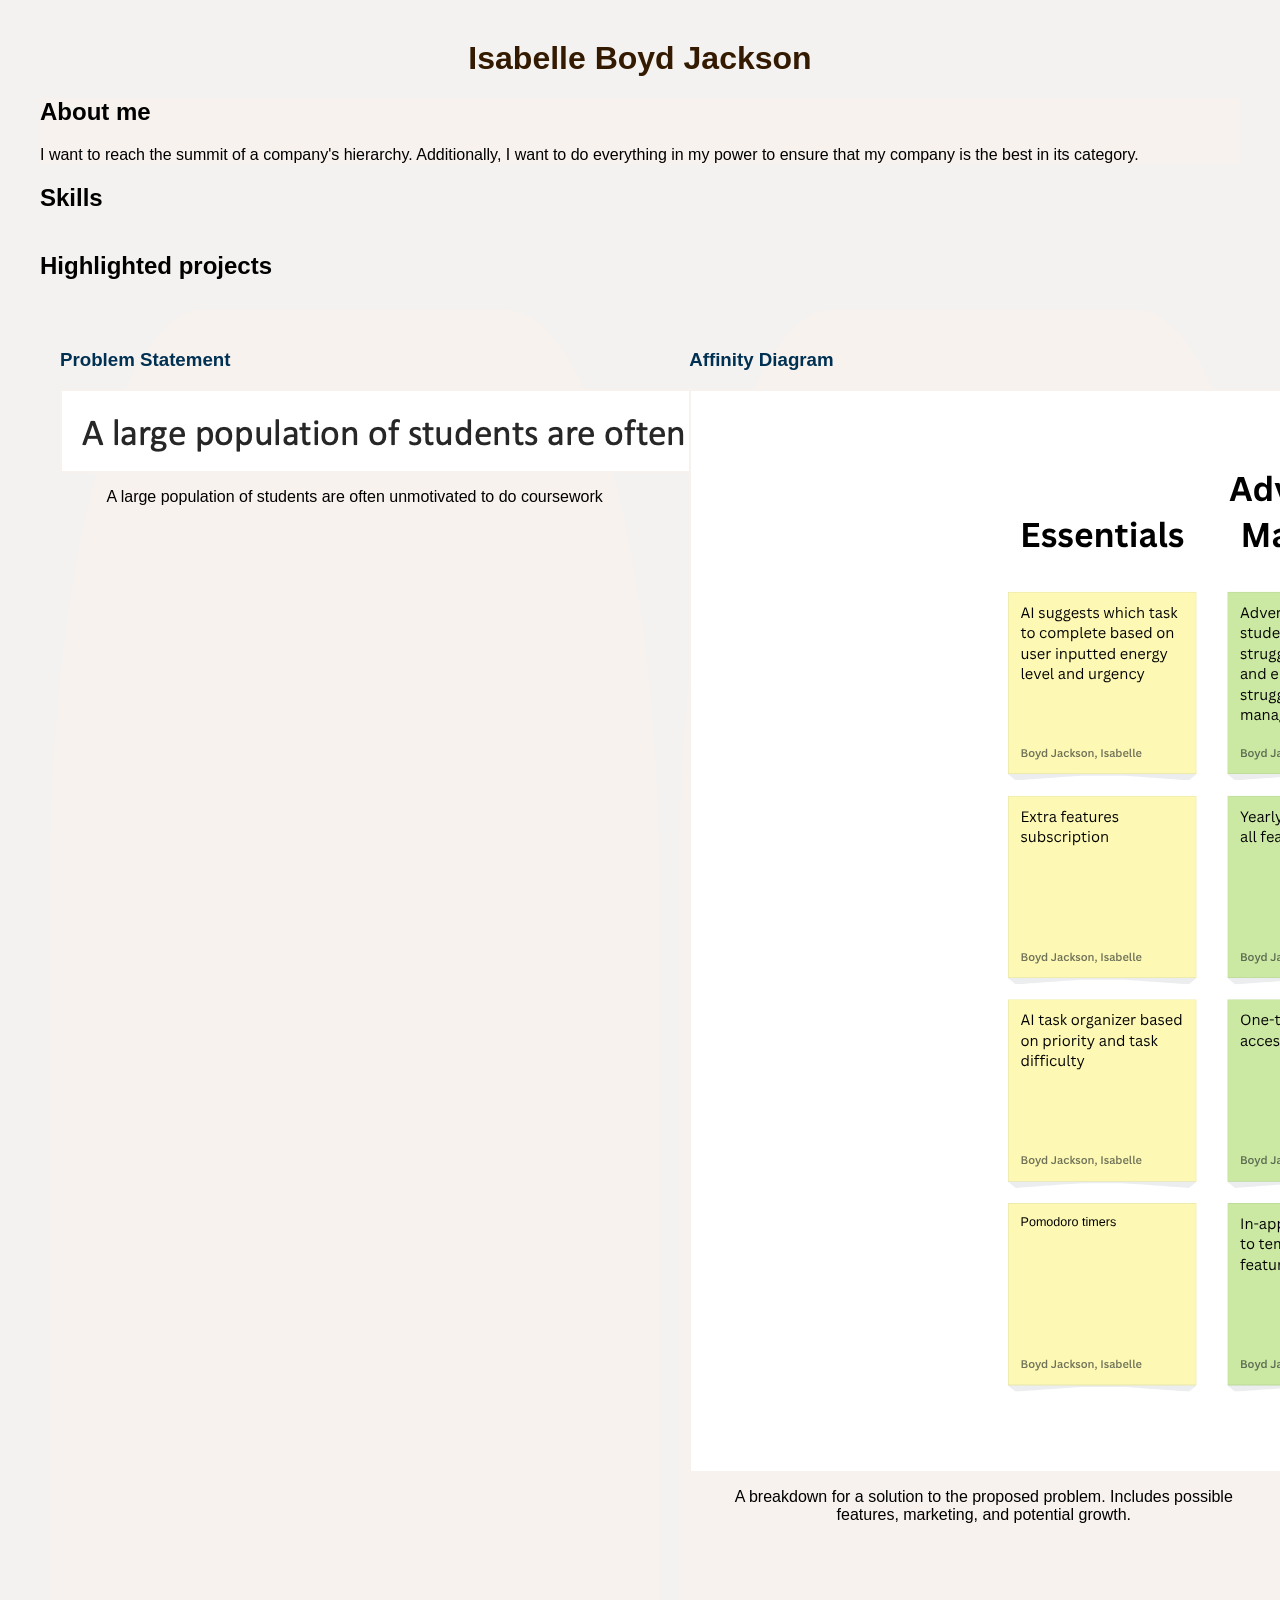
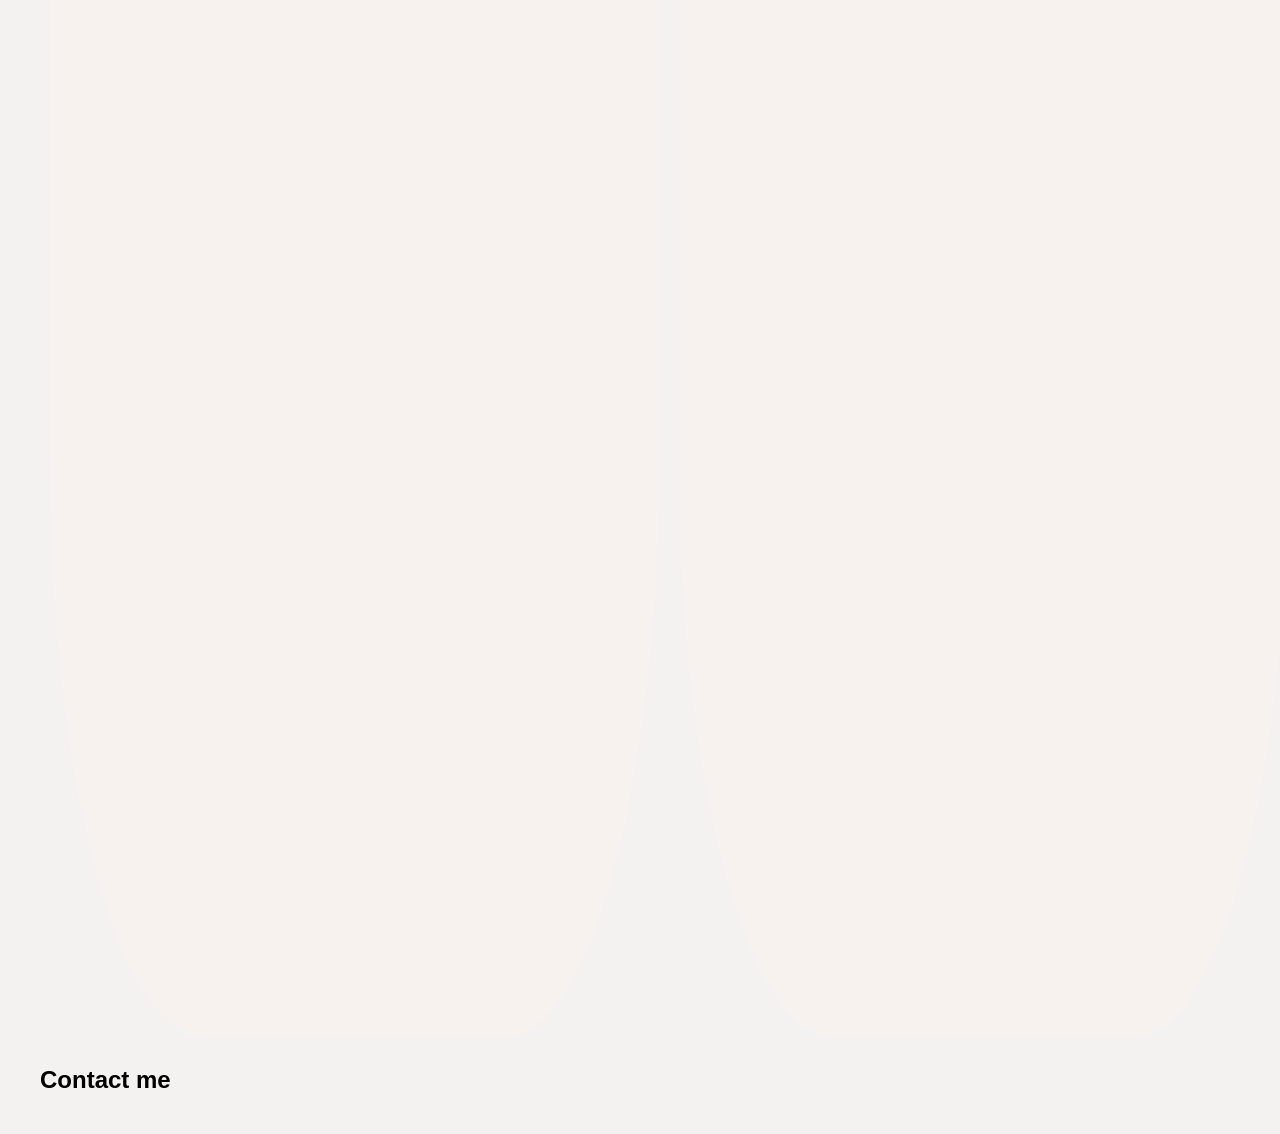
==== index.html @ 241feadd "PM" ====
<!DOCTYPE html>
    <html>
        <head>
            <title>CSCE 190: Isabelle Boyd Jackson </title>
            <link rel="stylesheet" href="styles.css">
        </head>
        <body>
            <h1>Isabelle Boyd Jackson</h1>
            <div class="about">
                <h2>About me</h2>
                <p>I want to reach the summit of a company's hierarchy. Additionally, I want to do everything in my power to ensure that my company is the best in its category.</p>
            </div>
            <div class="skills">
                <h2>Skills</h2>
            </div>
            <div class="projects">
                <h2>Highlighted projects</h2>
                  <div class = "projects">
                    <section class="project">
                        <a href="files/problem statement.pdf"><h3>Problem Statement</h3></a>
                        <a href="files/problem statement.pdf"><img src="images/problem statement ss.png"></a>
                        <p>A large population of students are often unmotivated to do coursework</p>
                    </section>
                    <section class="project">
                        <a href="files/affinity_doc.pdf"><h3>Affinity Diagram</h3></a>
                        <a href="files/affinity_doc.pdf"><img src="images/affinity_img.png"></a>
                        <p>
                        A breakdown for a solution to the proposed problem. Includes possible features, marketing, and potential growth.
                        </p>
                    </section>
                    <section class="project">
                        <a href="files/sketches_doc.pdf"><h3>Sketches</h3></a>
                        <a href="files/sketches_doc.pdf"><img src="images/sketches_img.png"></a>
                        <p>
                        Sketches of the app with use of different features by both students and working adults. 
                        </p>
                    </section>
                    </div>
            </div>
            <div class="contact">
                <h2>Contact me</h2>
            </div>
        </body>
    </html>
---- styles.css ----
body { 
    background: #f4f2f0;
    font-family: Tahoma, sans-serif;
    margin: 40px;
}
h1 {
    color: #331a00;
    text-align: center;
}
.about {
    background: #f7f2ee;
}
.projects { display:flex; flex-wrap:wrap; }

.project {
width: 30%;
margin: 10px;
padding: 20px 10px;
background: #f7f2ee; 
border-radius: 25%;
}

.project img{
    border: 2px solid #f7f2ee; /* can change color */
    display: block;
    margin: auto;
}
a { 
    text-decoration: none; /* changes underline in hyperlink */
    color: #003153; /* can change color */
}
.project p {
    text-align: center;
    margin: 15px;
}
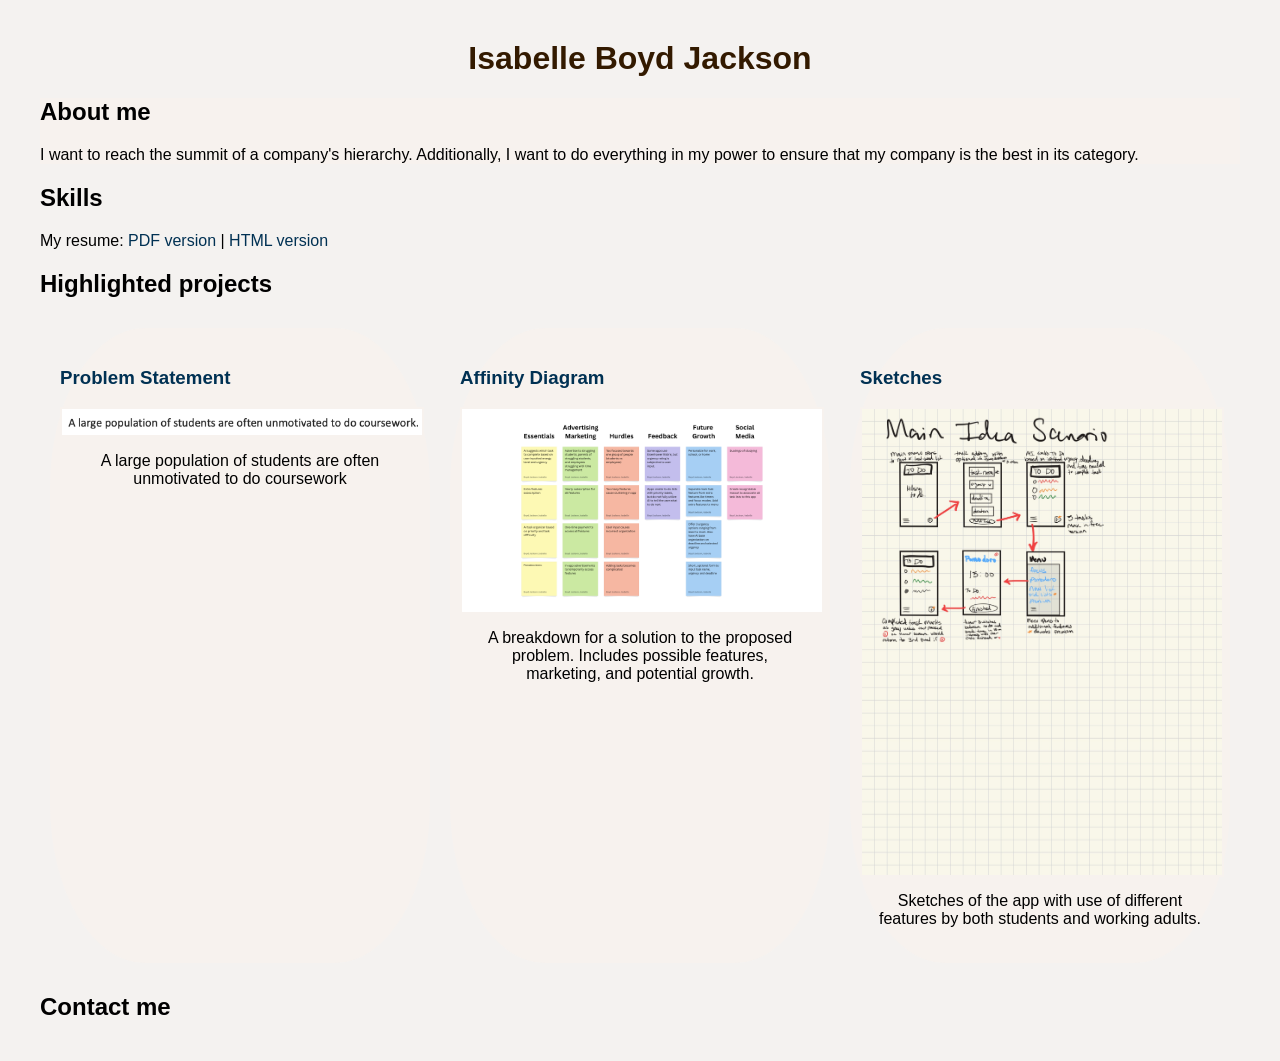
==== commit 2d570706: "P4" ====
--- a/index.html
+++ b/index.html
@@ -13,6 +13,9 @@
             </div>
             <div class="skills">
                 <h2>Skills</h2>
+                <span>
+                    My resume: <a href="files/resume.pdf">PDF version</a> | <a href="resume.html">HTML version</a>
+                </span>
             </div>
             <div class="projects">
                 <h2>Highlighted projects</h2>
--- a/styles.css
+++ b/styles.css
@@ -20,10 +20,11 @@
 border-radius: 25%;
 }
 
-.project img{
+img{
+    max-width: 100%;
+    height: auto;
     border: 2px solid #f7f2ee; /* can change color */
     display: block;
-    margin: auto;
 }
 a { 
     text-decoration: none; /* changes underline in hyperlink */
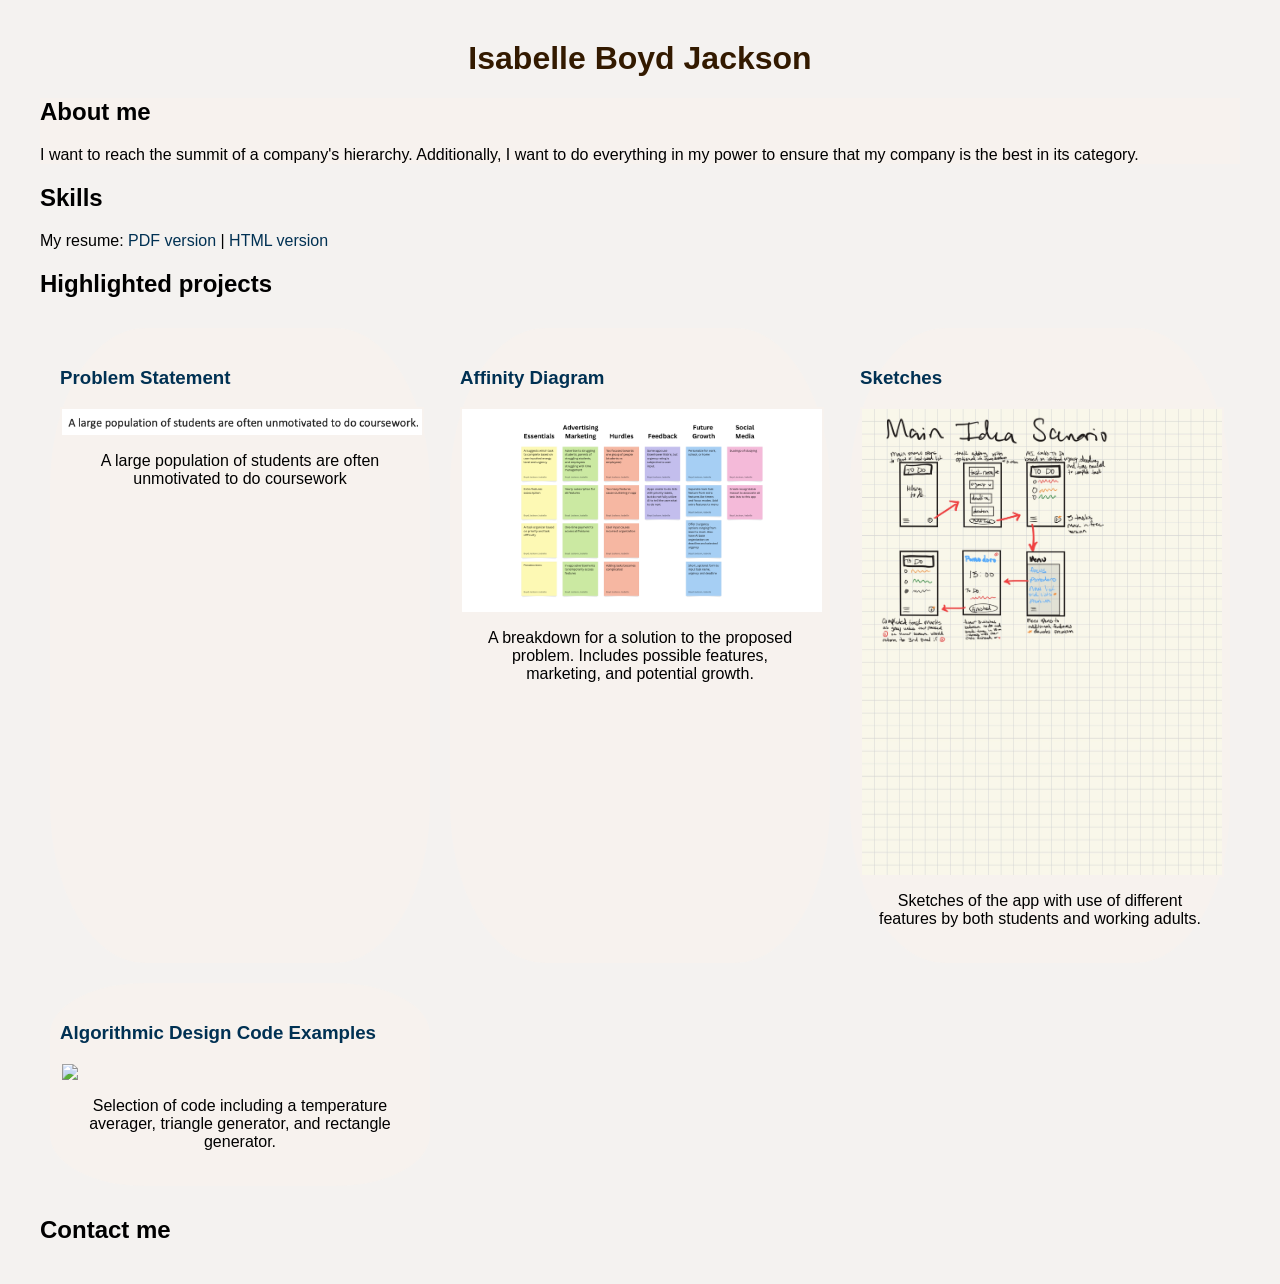
==== commit 76eca80f: "P5" ====
--- a/index.html
+++ b/index.html
@@ -14,7 +14,7 @@
             <div class="skills">
                 <h2>Skills</h2>
                 <span>
-                    My resume: <a href="files/resume.pdf">PDF version</a> | <a href="resume.html">HTML version</a>
+                    My resume: <a href="files/Resume-2.pdf">PDF version</a> | <a href="resume.html">HTML version</a>
                 </span>
             </div>
             <div class="projects">
@@ -39,6 +39,15 @@
                         Sketches of the app with use of different features by both students and working adults. 
                         </p>
                     </section>
+                    <section class="project">
+                        <a href="https://github.com/isabelleb007/CSCE145">
+                            <h3>Algorithmic Design Code Examples</h3>
+                        </a>
+                        <a href="https://github.com/isabelleb007/CSCE145">
+                            <img src="images/algorithmic_design.png">
+                        </a>
+                        <p>Selection of code including a temperature averager, triangle generator, and rectangle generator.</p>
+                    </section>
                     </div>
             </div>
             <div class="contact">
--- a/styles.css
+++ b/styles.css
@@ -1,5 +1,6 @@
 body { 
     background: #f4f2f0;
+    font-size: 50;
     font-family: Tahoma, sans-serif;
     margin: 40px;
 }
@@ -33,4 +34,20 @@
 .project p {
     text-align: center;
     margin: 15px;
+}
+/* Parts of section related CSS suggested by AI */
+.section {
+    display: flex;
+    margin-bottom: 20px;
+    font-size: 20px;
+}
+.section-title {
+    width: 25%;
+    font-weight: bold;
+    text-align: left;
+    padding-right: 25px;
+}
+.section-content {
+    flex-grow: 1;
+    padding-left: 25px;
 }
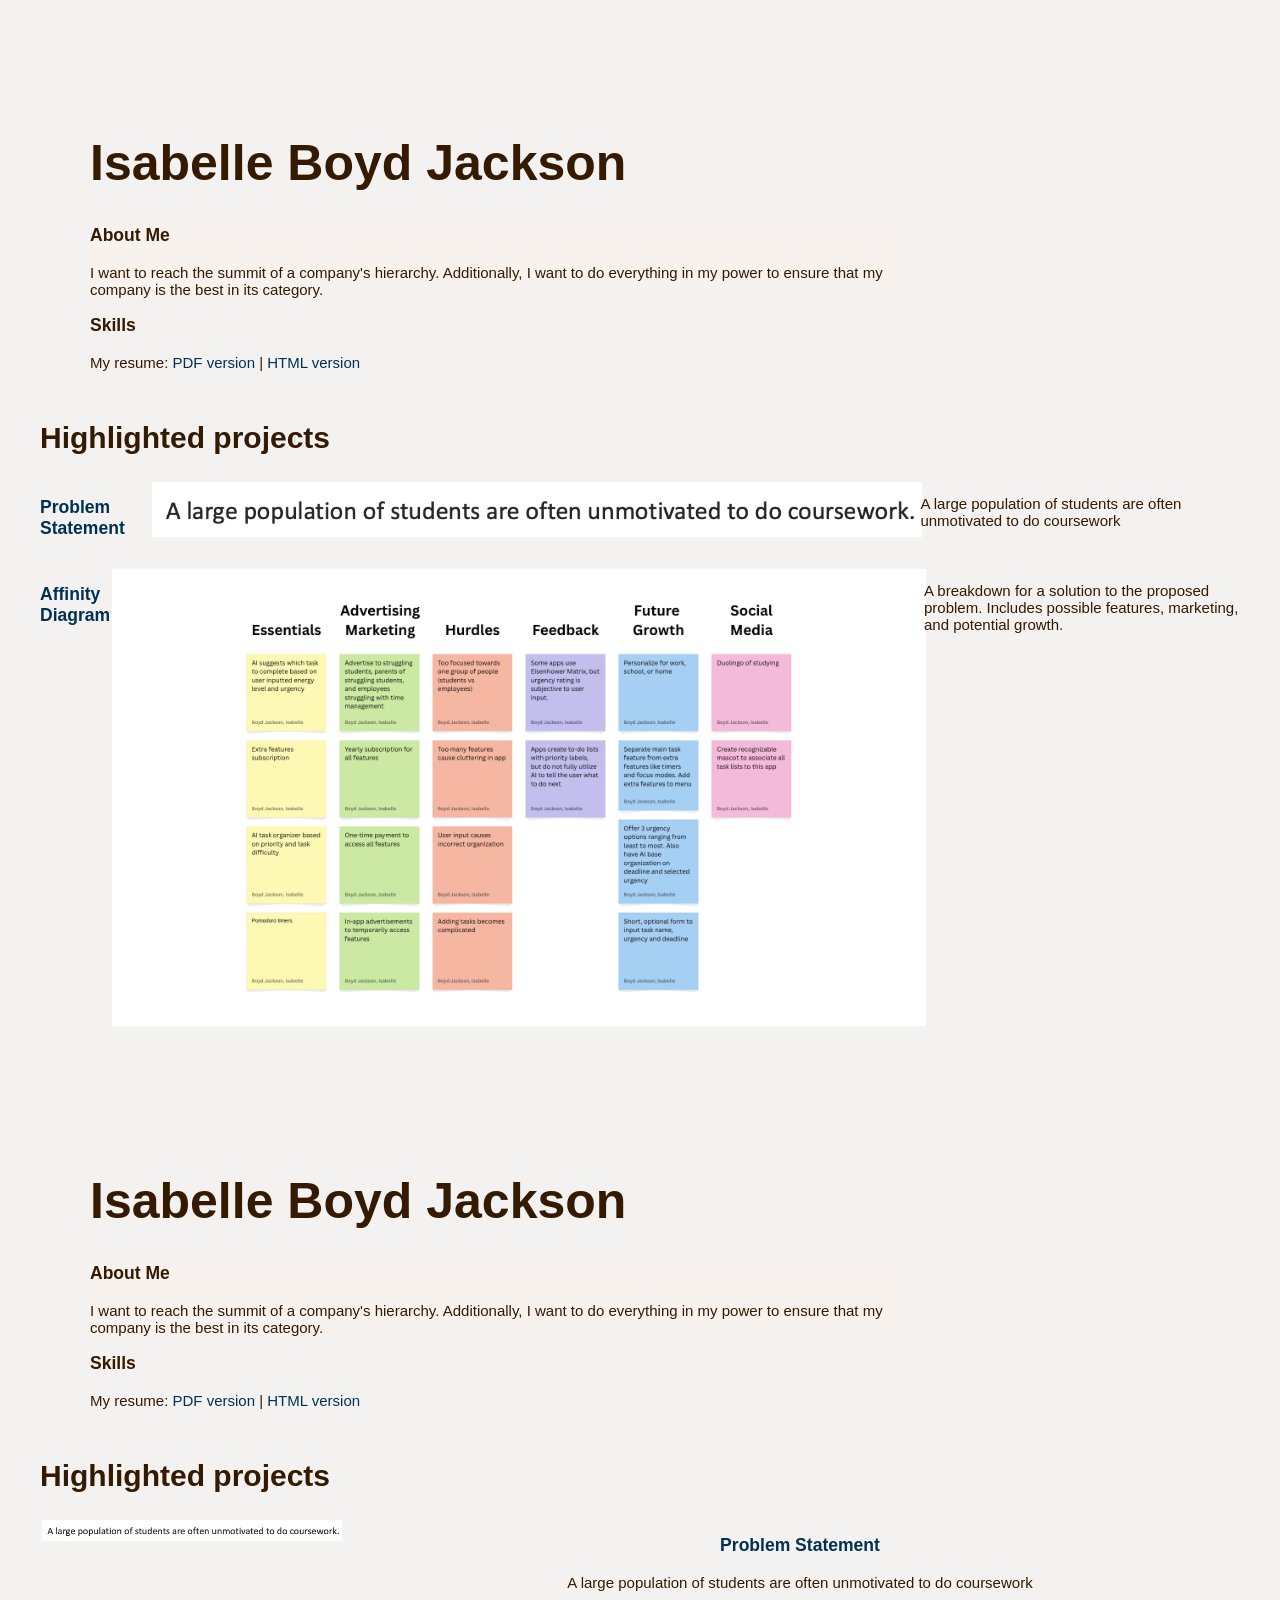
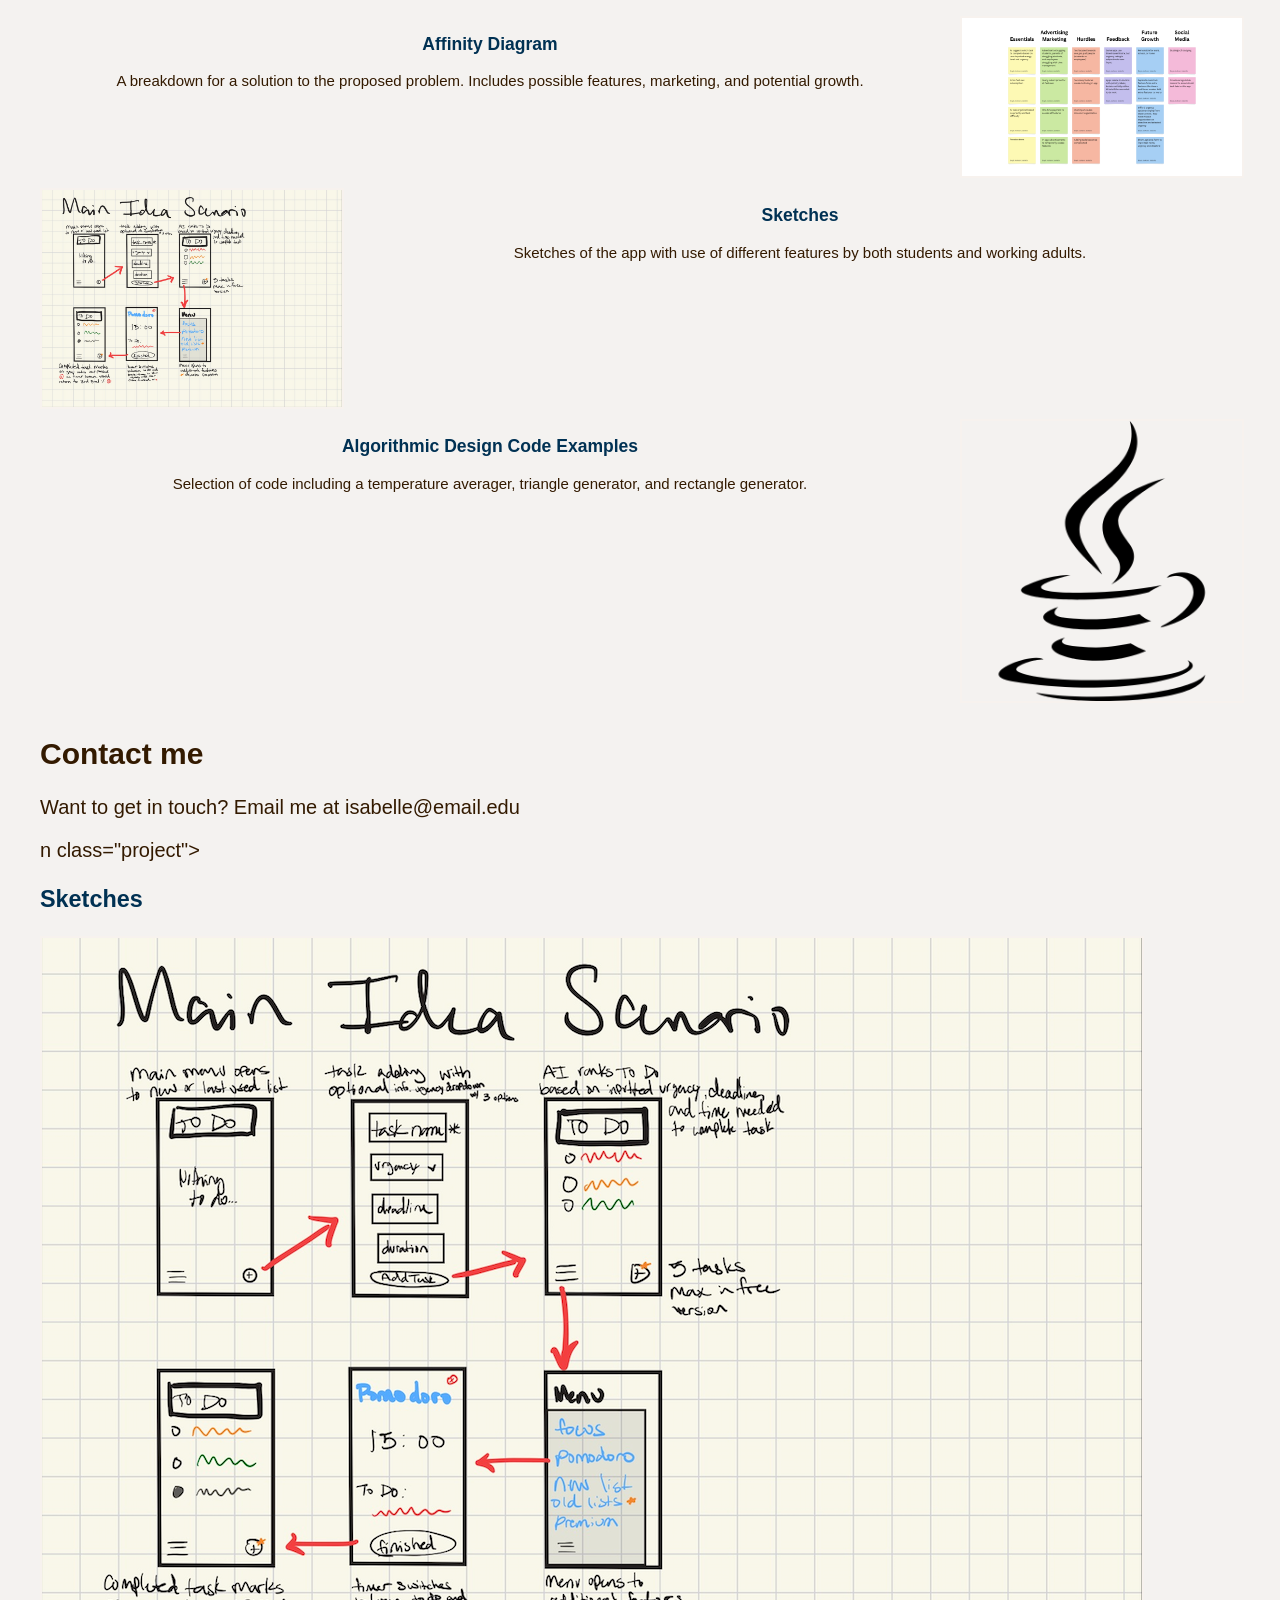
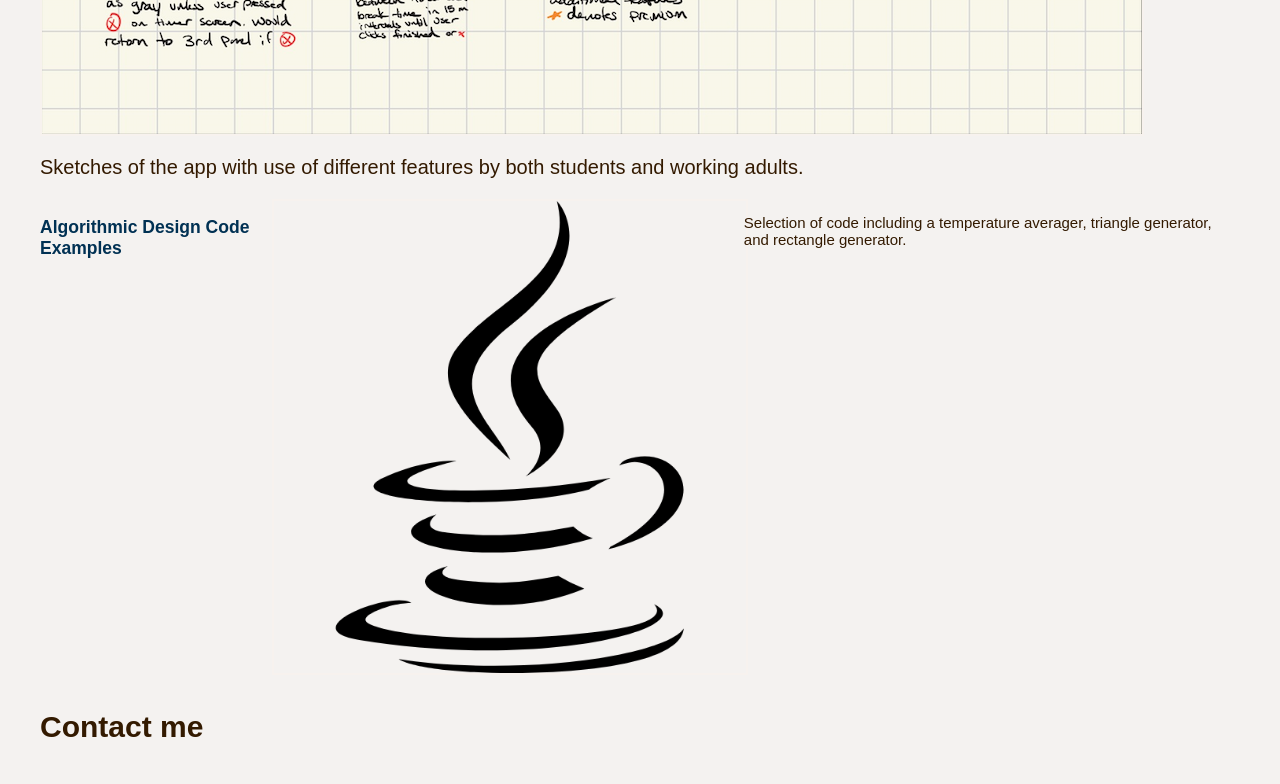
==== commit 72a94477: "Final" ====
--- a/index.html
+++ b/index.html
@@ -6,16 +6,18 @@
             <link rel="stylesheet" href="styles.css">
         </head>
         <body>
-            <h1>Isabelle Boyd Jackson</h1>
-            <div class="about">
-                <h2>About me</h2>
-                <p>I want to reach the summit of a company's hierarchy. Additionally, I want to do everything in my power to ensure that my company is the best in its category.</p>
-            </div>
-            <div class="skills">
-                <h2>Skills</h2>
-                <span>
-                    My resume: <a href="files/Resume-2.pdf">PDF version</a> | <a href="resume.html">HTML version</a>
-                </span>
+            <div class="personal">
+                <h1>Isabelle Boyd Jackson</h1>
+                <section class="about">
+                    <h3>About Me</h3>
+                    <p>I want to reach the summit of a company's hierarchy. Additionally, I want to do everything in my power to ensure that my company is the best in its category.</p>
+                </section>
+                <section class="skills">
+                    <h3>Skills</h3>
+                    <span>
+                        My resume: <a href="files/Resume-2.pdf">PDF version</a> | <a href="resume.html">HTML version</a>
+                    </span>
+                </section>
             </div>
             <div class="projects">
                 <h2>Highlighted projects</h2>
@@ -32,7 +34,68 @@
                         A breakdown for a solution to the proposed problem. Includes possible features, marketing, and potential growth.
                         </p>
                     </section>
-                    <section class="project">
+                    <sectio
+<!DOCTYPE html>
+    <html>
+        <head>
+            <title>CSCE 190: Isabelle Boyd Jackson </title>
+            <link rel="stylesheet" href="styles.css">
+        </head>
+        <body>
+            <div class="personal">
+                <h1>Isabelle Boyd Jackson</h1>
+                <section class="about">
+                    <h3>About Me</h3>
+                    <p>I want to reach the summit of a company's hierarchy. Additionally, I want to do everything in my power to ensure that my company is the best in its category.</p>
+                </section>
+                <section class="skills">
+                    <h3>Skills</h3>
+                    <span>
+                        My resume: <a href="files/Resume-2.pdf" target="_blank">PDF version</a> | <a href="resume.html">HTML version</a>
+                    </span>
+                </section>
+            </div>
+            <div class="projects">
+                <h2>Highlighted projects</h2>               
+                    <div class="project">
+                        <div class="project-left"><a href="files/problem statement.pdf"><img src="images/problem statement ss.png"></a></div>
+                            <div class="project-contentL">
+                            <a href="files/problem statement.pdf"><h3>Problem Statement</h3></a>
+                            <p>A large population of students are often unmotivated to do coursework</p>
+                            </div>
+                    </div>               
+                    <div class="project">
+                        <div class="project-right">
+                        <a href="files/affinity_doc.pdf"><h3>Affinity Diagram</h3></a>
+                        <p>A breakdown for a solution to the proposed problem. Includes possible features, marketing, and potential growth.</p> 
+                        </div>
+                        <div class="project-contentR">
+                        <a href="files/affinity_doc.pdf"><img src="images/affinity_img.png"></a>
+                        </div>
+                    </div>                 
+                    <div class="project">
+                        <div class="project-left"><a href="files/sketches_doc.pdf"><img src="images/sketches_img.png"></a></div>
+                        <div class="project-contentL">
+                        <a href="files/sketches_doc.pdf"><h3>Sketches</h3></a>
+                        <p>Sketches of the app with use of different features by both students and working adults.</p>
+                        </div>
+                    </div>      
+                    <div class="project">
+                        <div class="project-right">
+                        <a href="https://github.com/isabelleb007/CSCE145"><h3>Algorithmic Design Code Examples</h3></a>
+                        <p>Selection of code including a temperature averager, triangle generator, and rectangle generator.</p>
+                        </div>
+                        <div class="project-contentR">
+                        <a href="https://github.com/isabelleb007/CSCE145"><img src="images/algorithmic_design.png"></a>
+                        </div>
+                    </div>
+            </div>
+            <div class="contact">
+                <h2>Contact me</h2>
+                <p> Want to get in touch? Email me at isabelle@email.edu</p>
+            </div>
+        </body>
+    </html>n class="project">
                         <a href="files/sketches_doc.pdf"><h3>Sketches</h3></a>
                         <a href="files/sketches_doc.pdf"><img src="images/sketches_img.png"></a>
                         <p>
--- a/styles.css
+++ b/styles.css
@@ -1,53 +1,75 @@
+/* Index CSS */
+/* Defaults */
 body { 
     background: #f4f2f0;
-    font-size: 50;
+    font-size: 20px;
+    color: #331a00;
     font-family: Tahoma, sans-serif;
     margin: 40px;
 }
-h1 {
-    color: #331a00;
-    text-align: center;
+img{
+    max-width: 100%;
+    height: auto;
+    border: 2px solid #f7f2ee;
+    display: block; 
+    }
+a { 
+    text-decoration: none; /* changes underline in hyperlink */
+    color: #003153; /* can change color */
+}
+/* Personal CSS */
+.personal {
+    text-align: left;
+    margin: 50px; 
+    padding-top: 50px;
+    padding-right: 280px;
+    font-size: 15px;
+}
+.personal h1 {
+    font-size: 50px;
 }
 .about {
     background: #f7f2ee;
 }
-.projects { display:flex; flex-wrap:wrap; }
 
+/* Project CSS */
 .project {
-width: 30%;
-margin: 10px;
-padding: 20px 10px;
-background: #f7f2ee; 
-border-radius: 25%;
+    display: flex;
+    font-size: 15px;
+    padding-bottom: 10px;
 }
-
-img{
-    max-width: 100%;
-    height: auto;
-    border: 2px solid #f7f2ee; /* can change color */
-    display: block;
+.project-left {
+    width: 25%;
+    text-align: center;
+    padding-right: 10px;
 }
-a { 
-    text-decoration: none; /* changes underline in hyperlink */
-    color: #003153; /* can change color */
+.project-right {
+    width: 75%;
+    text-align: center;
+    padding-right: 10px;
 }
-.project p {
+.project-contentR {
+    flex: 1;
     text-align: center;
-    margin: 15px;
+    padding-left: 10px;
 }
-/* Parts of section related CSS suggested by AI */
+.project-contentL {
+    flex: 1;
+    text-align: center;
+    padding-left:10px;
+}
+/* Resume CSS */
+/*Parts of section related CSS suggested by AI */
 .section {
     display: flex;
-    margin-bottom: 20px;
     font-size: 20px;
 }
 .section-title {
     width: 25%;
     font-weight: bold;
-    text-align: left;
-    padding-right: 25px;
+    text-align: center;
 }
 .section-content {
-    flex-grow: 1;
-    padding-left: 25px;
+    flex: 1;
+    text-align: left;
 }
--- a/styles.css
+++ b/styles.css
@@ -1,53 +1,75 @@
+/* Index CSS */
+/* Defaults */
 body { 
     background: #f4f2f0;
-    font-size: 50;
+    font-size: 20px;
+    color: #331a00;
     font-family: Tahoma, sans-serif;
     margin: 40px;
 }
-h1 {
-    color: #331a00;
-    text-align: center;
+img{
+    max-width: 100%;
+    height: auto;
+    border: 2px solid #f7f2ee;
+    display: block; 
+    }
+a { 
+    text-decoration: none; /* changes underline in hyperlink */
+    color: #003153; /* can change color */
+}
+/* Personal CSS */
+.personal {
+    text-align: left;
+    margin: 50px; 
+    padding-top: 50px;
+    padding-right: 280px;
+    font-size: 15px;
+}
+.personal h1 {
+    font-size: 50px;
 }
 .about {
     background: #f7f2ee;
 }
-.projects { display:flex; flex-wrap:wrap; }
 
+/* Project CSS */
 .project {
-width: 30%;
-margin: 10px;
-padding: 20px 10px;
-background: #f7f2ee; 
-border-radius: 25%;
+    display: flex;
+    font-size: 15px;
+    padding-bottom: 10px;
 }
-
-img{
-    max-width: 100%;
-    height: auto;
-    border: 2px solid #f7f2ee; /* can change color */
-    display: block;
+.project-left {
+    width: 25%;
+    text-align: center;
+    padding-right: 10px;
 }
-a { 
-    text-decoration: none; /* changes underline in hyperlink */
-    color: #003153; /* can change color */
+.project-right {
+    width: 75%;
+    text-align: center;
+    padding-right: 10px;
 }
-.project p {
+.project-contentR {
+    flex: 1;
     text-align: center;
-    margin: 15px;
+    padding-left: 10px;
 }
-/* Parts of section related CSS suggested by AI */
+.project-contentL {
+    flex: 1;
+    text-align: center;
+    padding-left:10px;
+}
+/* Resume CSS */
+/*Parts of section related CSS suggested by AI */
 .section {
     display: flex;
-    margin-bottom: 20px;
     font-size: 20px;
 }
 .section-title {
     width: 25%;
     font-weight: bold;
-    text-align: left;
-    padding-right: 25px;
+    text-align: center;
 }
 .section-content {
-    flex-grow: 1;
-    padding-left: 25px;
+    flex: 1;
+    text-align: left;
 }
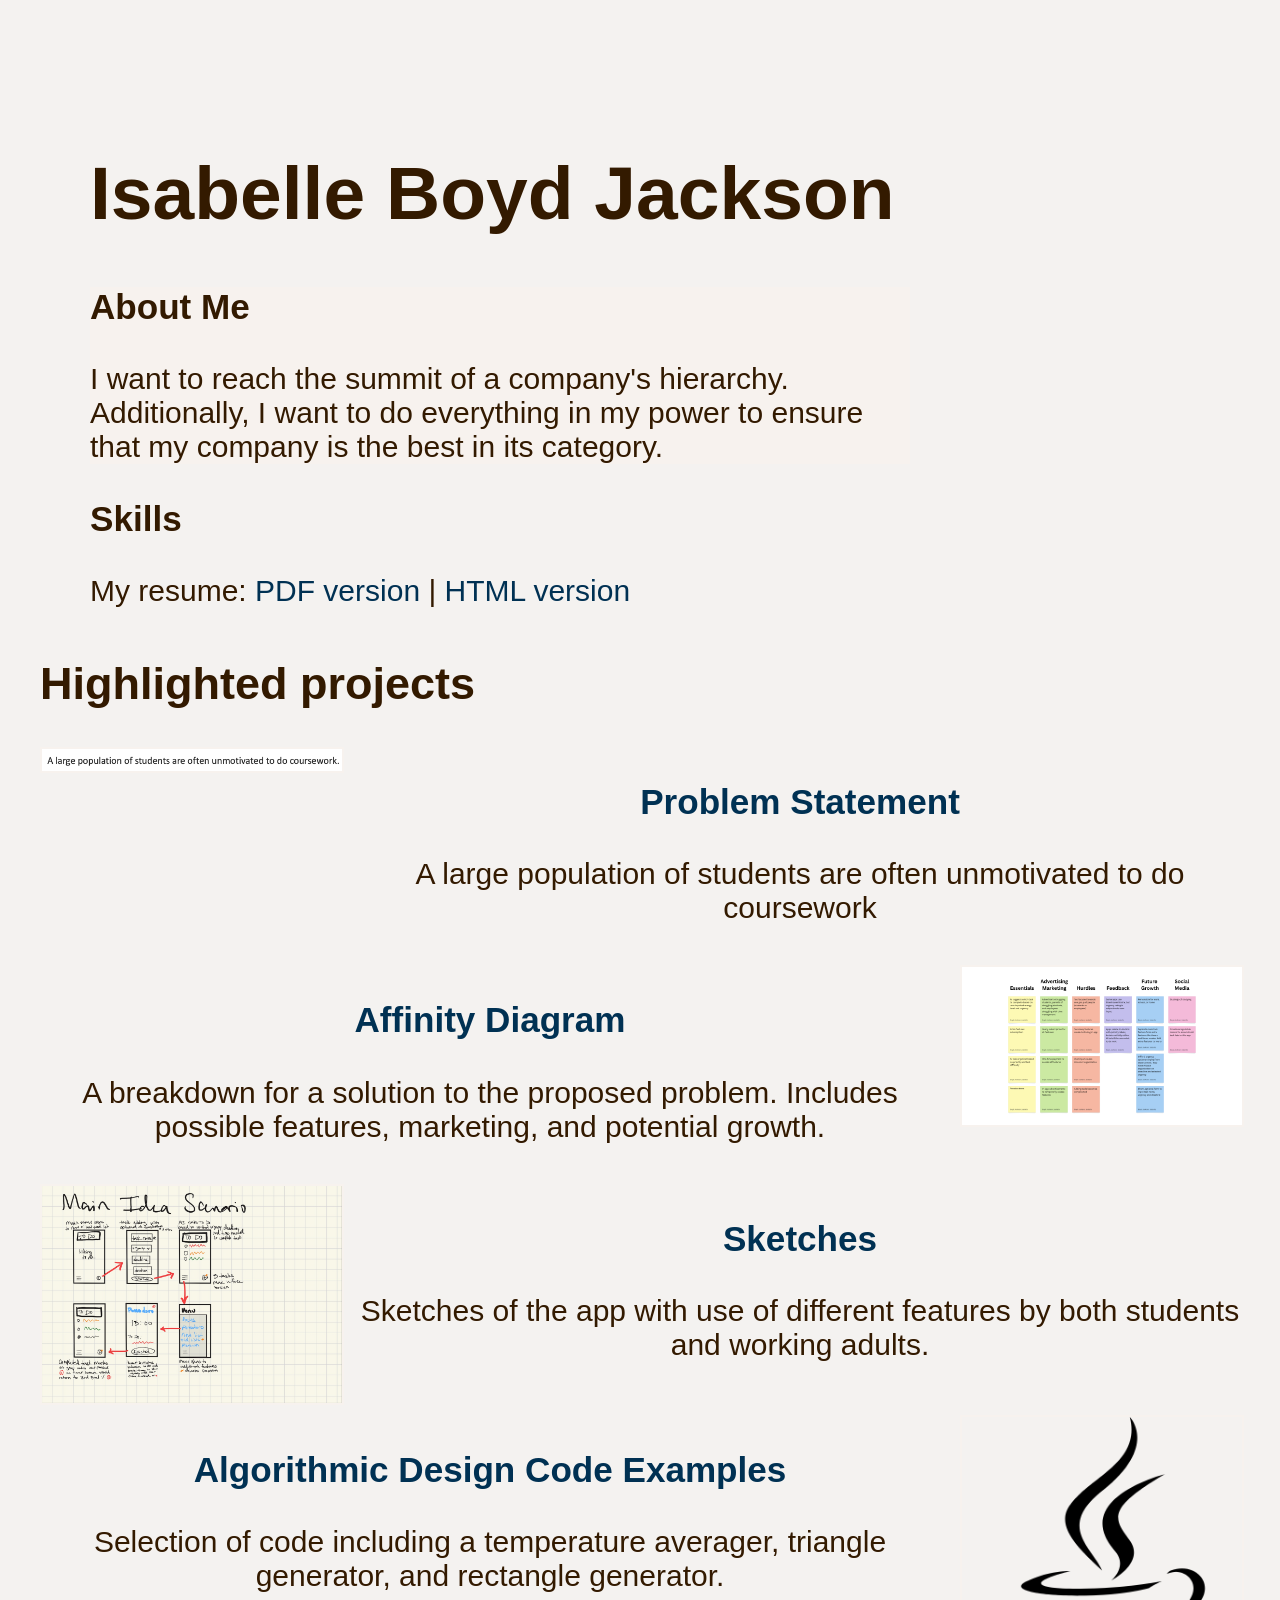
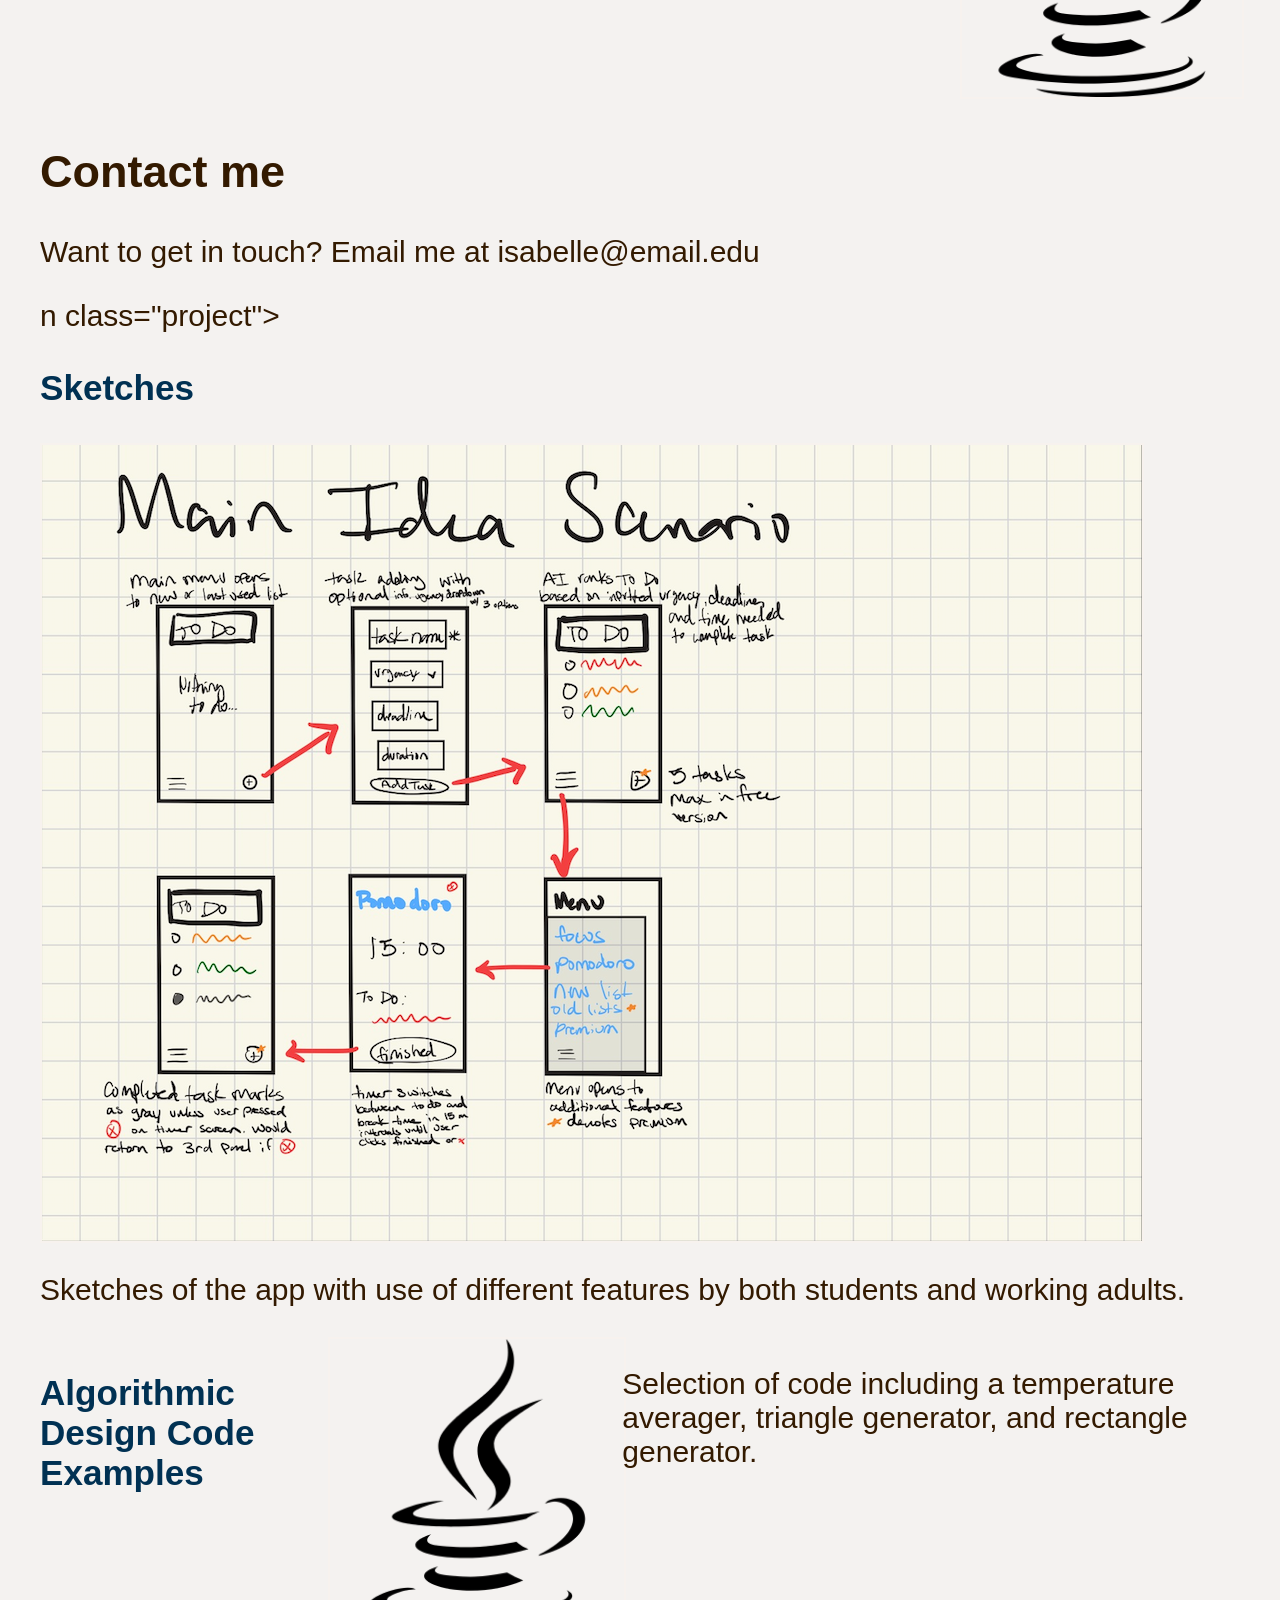
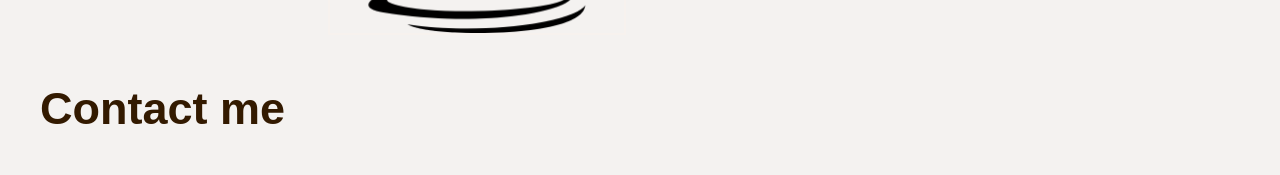
==== commit a92d7600: "Final" ====
--- a/index.html
+++ b/index.html
@@ -1,40 +1,3 @@
-
-<!DOCTYPE html>
-    <html>
-        <head>
-            <title>CSCE 190: Isabelle Boyd Jackson </title>
-            <link rel="stylesheet" href="styles.css">
-        </head>
-        <body>
-            <div class="personal">
-                <h1>Isabelle Boyd Jackson</h1>
-                <section class="about">
-                    <h3>About Me</h3>
-                    <p>I want to reach the summit of a company's hierarchy. Additionally, I want to do everything in my power to ensure that my company is the best in its category.</p>
-                </section>
-                <section class="skills">
-                    <h3>Skills</h3>
-                    <span>
-                        My resume: <a href="files/Resume-2.pdf">PDF version</a> | <a href="resume.html">HTML version</a>
-                    </span>
-                </section>
-            </div>
-            <div class="projects">
-                <h2>Highlighted projects</h2>
-                  <div class = "projects">
-                    <section class="project">
-                        <a href="files/problem statement.pdf"><h3>Problem Statement</h3></a>
-                        <a href="files/problem statement.pdf"><img src="images/problem statement ss.png"></a>
-                        <p>A large population of students are often unmotivated to do coursework</p>
-                    </section>
-                    <section class="project">
-                        <a href="files/affinity_doc.pdf"><h3>Affinity Diagram</h3></a>
-                        <a href="files/affinity_doc.pdf"><img src="images/affinity_img.png"></a>
-                        <p>
-                        A breakdown for a solution to the proposed problem. Includes possible features, marketing, and potential growth.
-                        </p>
-                    </section>
-                    <sectio
 <!DOCTYPE html>
     <html>
         <head>
--- a/styles.css
+++ b/styles.css
@@ -2,7 +2,7 @@
 /* Defaults */
 body { 
     background: #f4f2f0;
-    font-size: 20px;
+    font-size: 30px;
     color: #331a00;
     font-family: Tahoma, sans-serif;
     margin: 40px;
@@ -23,10 +23,10 @@
     margin: 50px; 
     padding-top: 50px;
     padding-right: 280px;
-    font-size: 15px;
+    font-size: 30px;
 }
 .personal h1 {
-    font-size: 50px;
+    font-size: 75px;
 }
 .about {
     background: #f7f2ee;
@@ -35,7 +35,7 @@
 /* Project CSS */
 .project {
     display: flex;
-    font-size: 15px;
+    font-size: 30px;
     padding-bottom: 10px;
 }
 .project-left {
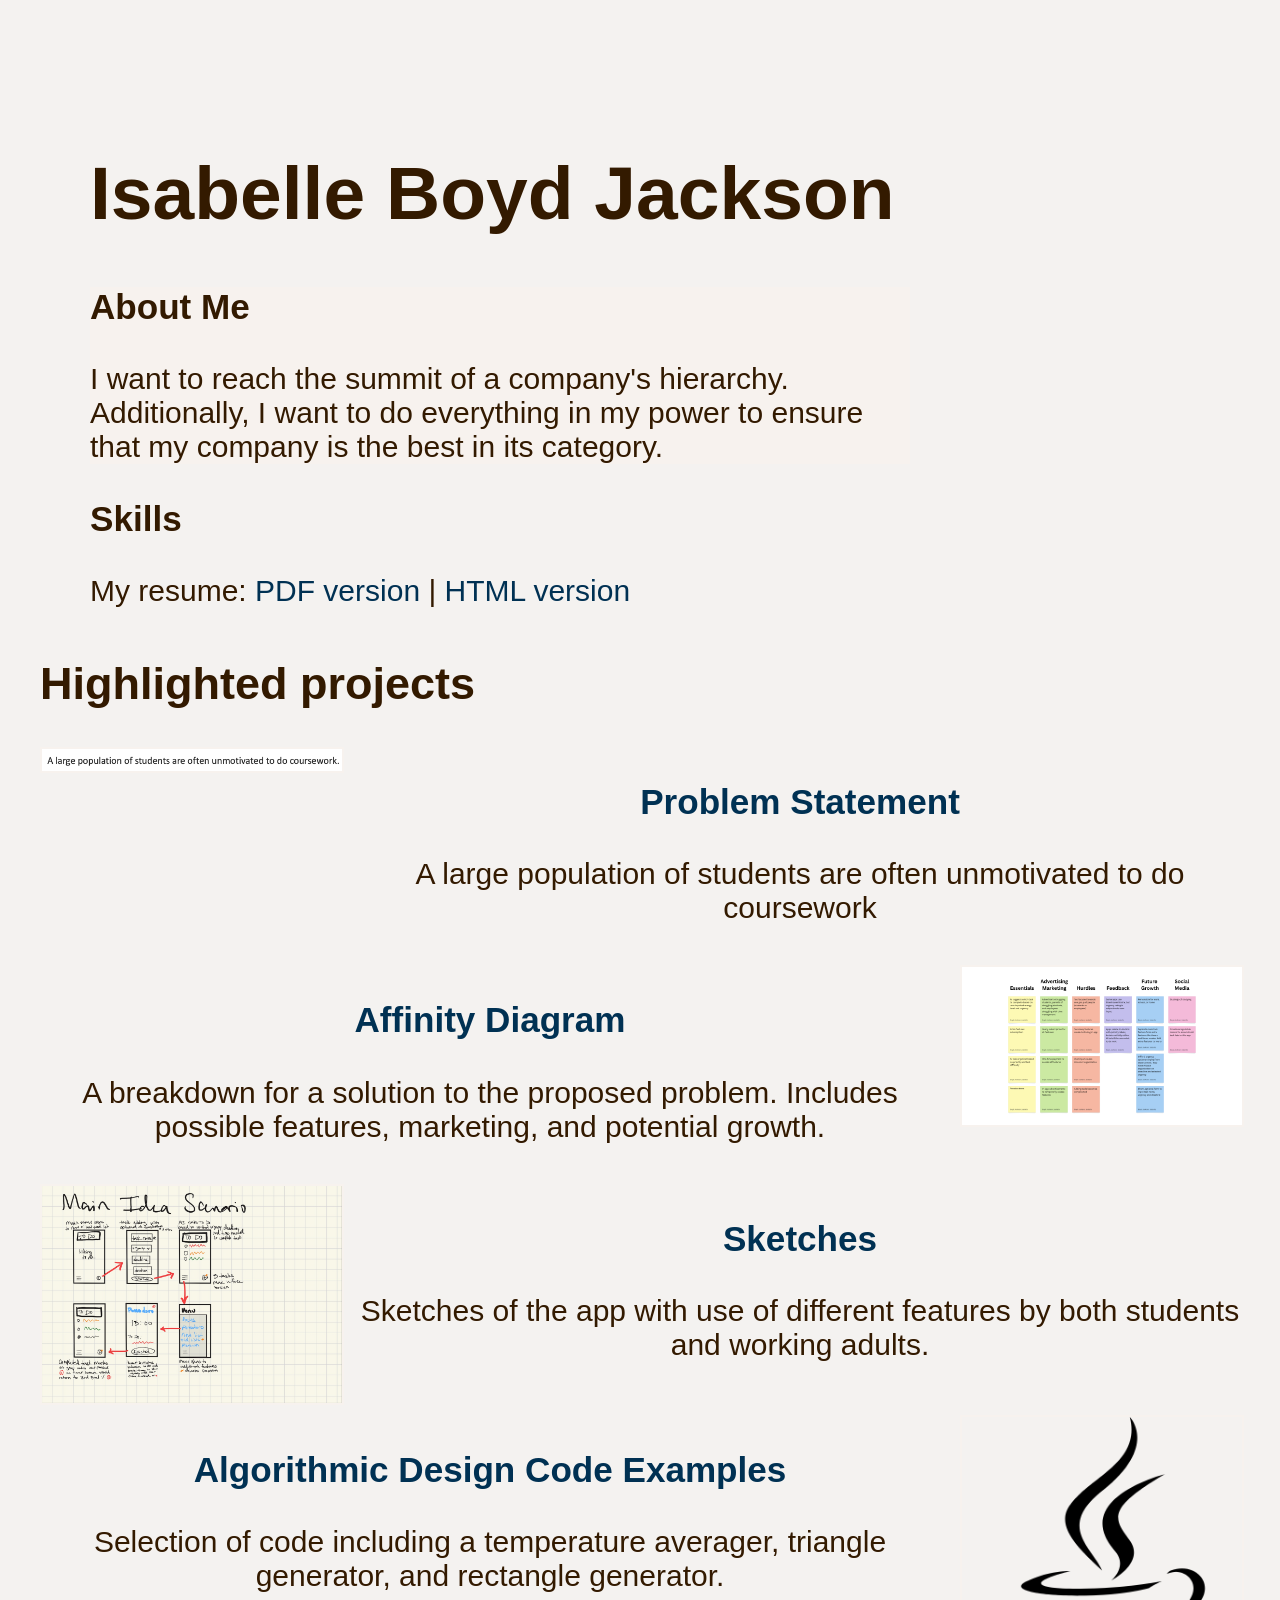
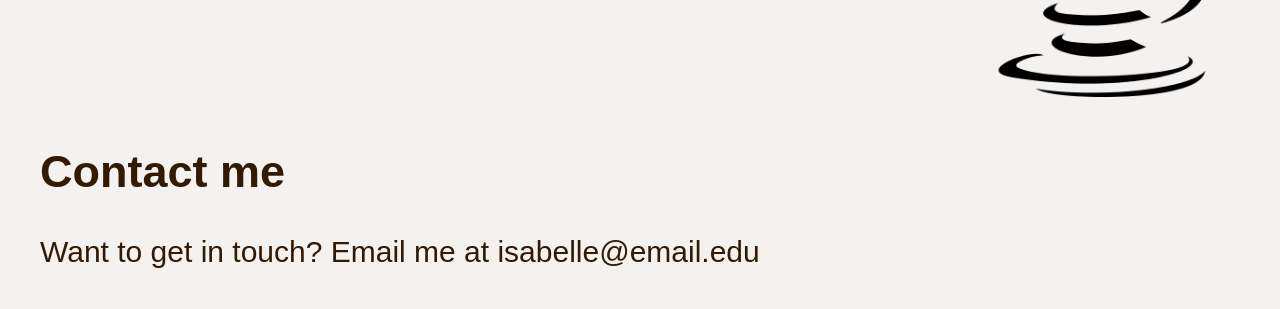
==== commit ca7199cc: "Final" ====
--- a/index.html
+++ b/index.html
@@ -58,26 +58,4 @@
                 <p> Want to get in touch? Email me at isabelle@email.edu</p>
             </div>
         </body>
-    </html>n class="project">
-                        <a href="files/sketches_doc.pdf"><h3>Sketches</h3></a>
-                        <a href="files/sketches_doc.pdf"><img src="images/sketches_img.png"></a>
-                        <p>
-                        Sketches of the app with use of different features by both students and working adults. 
-                        </p>
-                    </section>
-                    <section class="project">
-                        <a href="https://github.com/isabelleb007/CSCE145">
-                            <h3>Algorithmic Design Code Examples</h3>
-                        </a>
-                        <a href="https://github.com/isabelleb007/CSCE145">
-                            <img src="images/algorithmic_design.png">
-                        </a>
-                        <p>Selection of code including a temperature averager, triangle generator, and rectangle generator.</p>
-                    </section>
-                    </div>
-            </div>
-            <div class="contact">
-                <h2>Contact me</h2>
-            </div>
-        </body>
     </html>
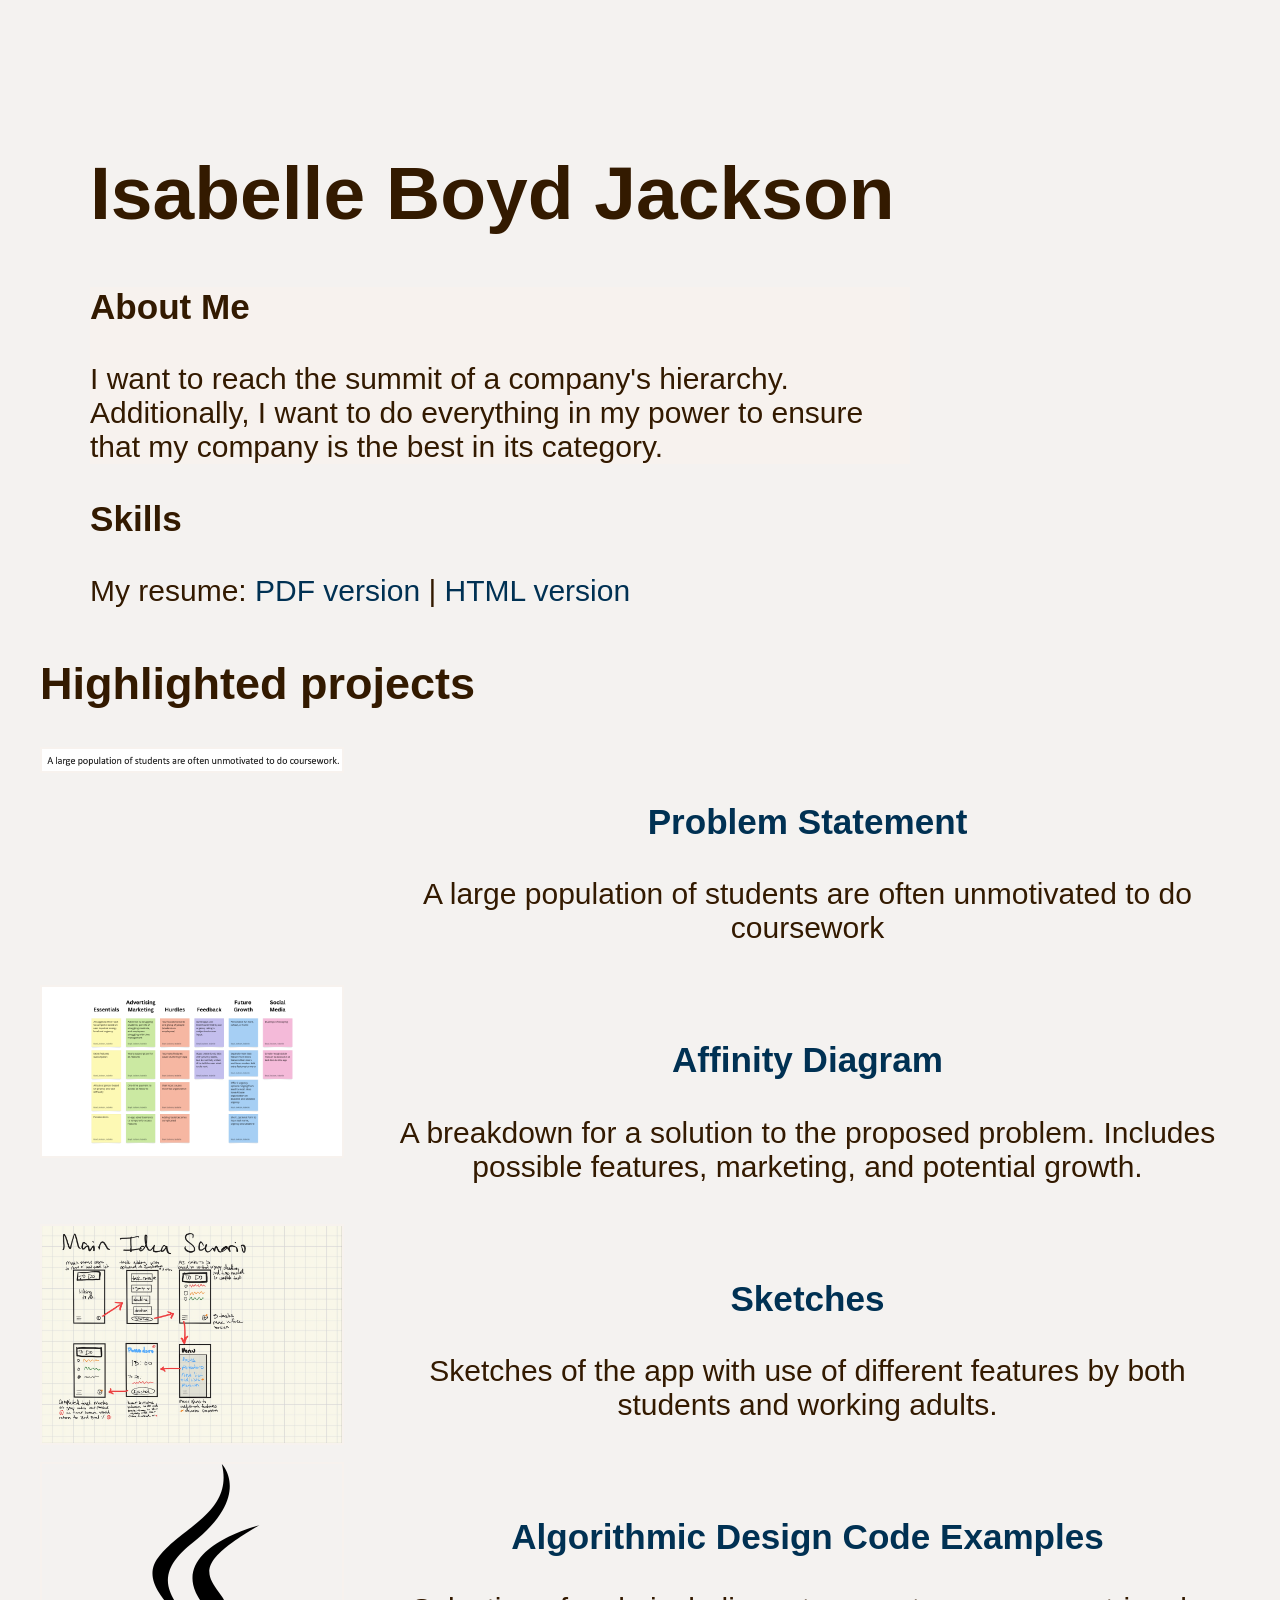
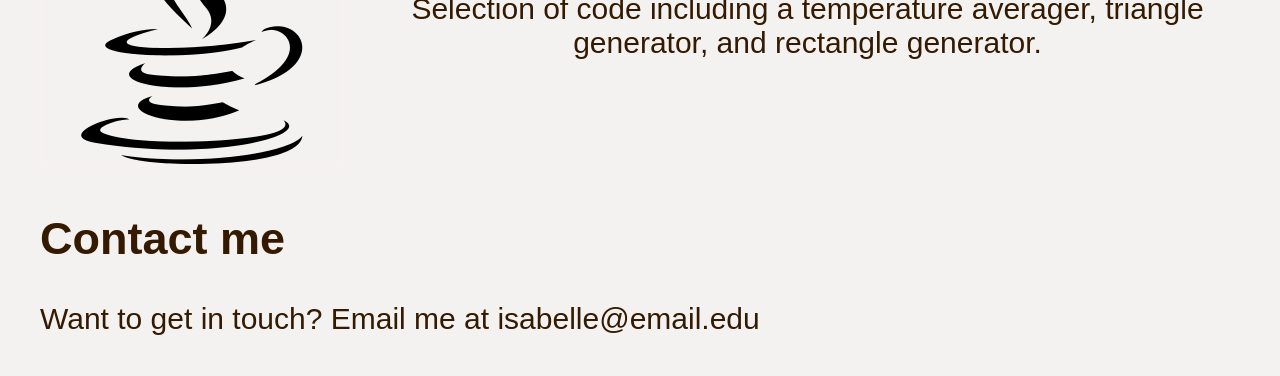
==== commit 4eac5957: "Final" ====
--- a/index.html
+++ b/index.html
@@ -28,12 +28,12 @@
                             </div>
                     </div>               
                     <div class="project">
-                        <div class="project-right">
+                        <div class="project-left">
+                        <a href="files/affinity_doc.pdf"><img src="images/affinity_img.png"></a>
+                        </div>
+                        <div class="project-contentL">
                         <a href="files/affinity_doc.pdf"><h3>Affinity Diagram</h3></a>
                         <p>A breakdown for a solution to the proposed problem. Includes possible features, marketing, and potential growth.</p> 
-                        </div>
-                        <div class="project-contentR">
-                        <a href="files/affinity_doc.pdf"><img src="images/affinity_img.png"></a>
                         </div>
                     </div>                 
                     <div class="project">
@@ -44,12 +44,12 @@
                         </div>
                     </div>      
                     <div class="project">
-                        <div class="project-right">
+                        <div class="project-left">
+                        <a href="https://github.com/isabelleb007/CSCE145"><img src="images/algorithmic_design.png"></a>
+                        </div>
+                        <div class="project-contentL">
                         <a href="https://github.com/isabelleb007/CSCE145"><h3>Algorithmic Design Code Examples</h3></a>
                         <p>Selection of code including a temperature averager, triangle generator, and rectangle generator.</p>
-                        </div>
-                        <div class="project-contentR">
-                        <a href="https://github.com/isabelleb007/CSCE145"><img src="images/algorithmic_design.png"></a>
                         </div>
                     </div>
             </div>
--- a/styles.css
+++ b/styles.css
@@ -40,22 +40,13 @@
 }
 .project-left {
     width: 25%;
-    text-align: center;
-    padding-right: 10px;
-}
-.project-right {
-    width: 75%;
-    text-align: center;
-    padding-right: 10px;
-}
-.project-contentR {
-    flex: 1;
-    text-align: center;
-    padding-left: 10px;
+    text-align: left;
+    padding-right: 25px;
 }
 .project-contentL {
     flex: 1;
     text-align: center;
+    padding-top: 20px;
     padding-left:10px;
 }
 /* Resume CSS */
@@ -67,7 +58,7 @@
 .section-title {
     width: 25%;
     font-weight: bold;
-    text-align: center;
+    text-align: left;
 }
 .section-content {
     flex: 1;
